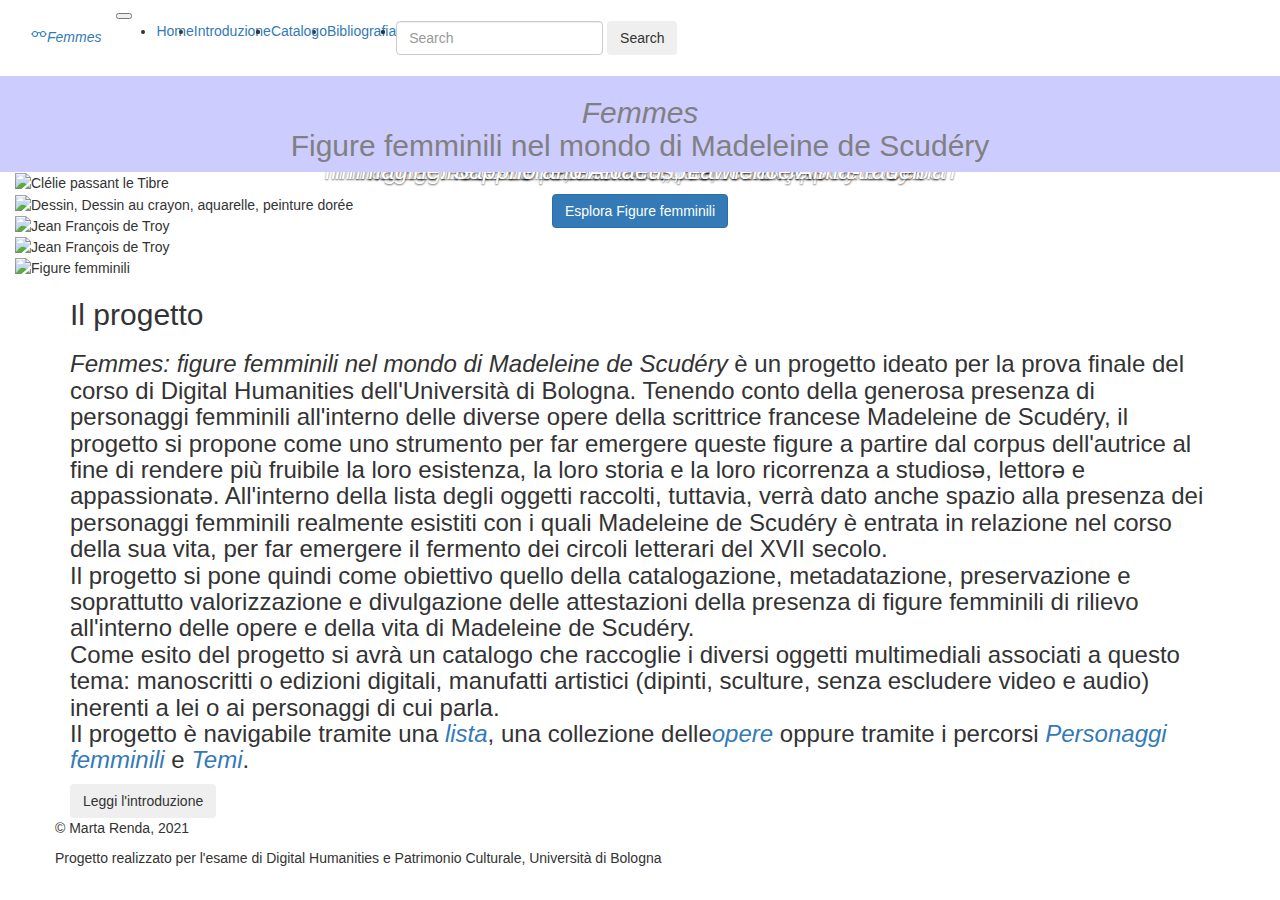
==== index.html @ db94413b "Add files via upload" ====
<!DOCTYPE html> <!-- necessario anche per motivi legali -->
<html lang="it">
<!-- head -->
<!--cosa manca da fare: finire di compilare i metadati nell'head di tutte le pagine cioè capire se possono andare bene
    fare xml dc 
    xml tei-->

<head>
    <!-- charset -->
    <meta charset="utf-8">
    <!-- viewport -->
    <meta name="viewport" content="width=device-width, initial-scale=1, shrink-to-fit=no">
    <!-- metadati DC -->
    <meta name="DC.Title" content="Femmes: personaggi femminili nel mondo di Madeleine de Scudéry">
    <meta name="DC.Creator" content="Marta Renda">
    <meta name="DC.Subject" content="Personaggi femminili nel mondo di Madeleine de Scudéry">
    <meta name="DC.Description" content="Femmes: figure femminili nel mondo di Madeleine de Scudéry è un progetto ideato per la prova finale del corso di Digital Humanities dell'Università di Bologna. Tenendo conto della generosa presenza di personaggi femminili all'interno delle diverse opere della scrittrice francese Madeleine de Scudéry, il progetto si propone come uno strumento per far emergere queste figure a partire dal corpus dell'autrice al fine di rendere più fruibile la loro esistenza, la loro storia ">
    <meta name="DC.Publisher"
        content="Inserisci un riferimento all'ente che si occupa della pubblicazione del tuo sito web">
    <meta name="DC.Contributor"
        content="Marta Renda">
    <meta name="DC.Date" content="16/09/2021">
    <meta name="DC.Type" content="Sito web">
    <meta name="DC.Format" content="HTML/CSS/JS">
    <link rel="DC.Identifier" href="https://www.progetto_dh_femmes.github.martarenda">
    <meta name="DC.Source" content="https://gallica.bnf.fr/, https://www.europeana.eu/it, https://it.wikipedia.org/">
    <meta name="DC.Language" content="it">
    <meta name="DC.Relation"
        content="https://gallica.bnf.fr/ark:/12148/bpt6k7915d/f7.item">
    <link rel="DC.Coverage"
        href="http://www.geonames.org/6452876/bibliotheque-nationale-de-france.html">
    <meta name="DC.Rights"
        content="https://creativecommons.org/licenses/by/4.0/">
    <!-- il titolo del sito riportato all'interno del tag title compare nella finestra del browser -->
    <title>Femmes:figure femminili nel mondo di Madeleine di Scudéry</title>
    <!-- bootstrap css -->
    <link rel="stylesheet" href="https://cdn.jsdelivr.net/npm/bootstrap@4.6.0/dist/css/bootstrap.min.css" integrity="
    sha384-B0vP5xmATw1+K9KRQjQERJvTumQW0nPEzvF6L/Z6nronJ3oUOFUFpCjEUQouq2+l" crossorigin="anonymous"/>
     <link rel="stylesheet" href="https://maxcdn.bootstrapcdn.com/bootstrap/3.3.7/css/bootstrap.min.css">
    <!-- css -->
    <link rel="stylesheet" type="text/css" href="style.css">
    <!-- bootstrap icons -->
    <link rel="stylesheet" href="https://cdn.jsdelivr.net/npm/bootstrap-icons@1.4.0/font/bootstrap-icons.css">
    <!--font di google che ho scelto-->
    <link rel="preconnect" href="https://fonts.googleapis.com">
    <link rel="preconnect" href="https://fonts.gstatic.com" crossorigin>
    <link href="https://fonts.googleapis.com/css2?family=Raleway&display=swap" rel="stylesheet">
    <link href="https://fonts.googleapis.com/css2?family=Raleway:ital@0;1&display=swap" rel="stylesheet">
    <link href="https://fonts.googleapis.com/css2?family=Raleway:ital,wght@0,400;1,300;1,400&display=swap" rel="stylesheet">
    <link href="https://fonts.googleapis.com/css2?family=Raleway:ital,wght@0,100;0,400;1,300;1,400&display=swap" rel="stylesheet">

</head>

<!-- body -->

<body>
    <!-- header -->
    <header>
        <!-- bootstrap navbar -->
        <div class="container-fluid">
        <nav class="navbar navbar-expand-lg navbar-light bg-white">
             <button class="navbar-toggler" type="button" data-toggle="collapse" data-target="#navbarTogglerDemo03" aria-controls="navbarTogglerDemo03" aria-expanded="false" aria-label="Toggle navigation">
                <span class="navbar-toggler-icon"></span>
            </button>
            <a class="navbar-brand" href="#"><p class="font-weight-bold"><h5><em><svg xmlns="http://www.w3.org/2000/svg" width="16" height="16" fill="currentColor" class="bi bi-eyeglasses" viewBox="0 0 16 16">
              <path d="M4 6a2 2 0 1 1 0 4 2 2 0 0 1 0-4zm2.625.547a3 3 0 0 0-5.584.953H.5a.5.5 0 0 0 0 1h.541A3 3 0 0 0 7 8a1 1 0 0 1 2 0 3 3 0 0 0 5.959.5h.541a.5.5 0 0 0 0-1h-.541a3 3 0 0 0-5.584-.953A1.993 1.993 0 0 0 8 6c-.532 0-1.016.208-1.375.547zM14 8a2 2 0 1 1-4 0 2 2 0 0 1 4 0z"/>
            </svg>Femmes</em></h5></p></a>

            <div class="collapse navbar-collapse" id="navbarTogglerDemo03">
                 <ul class="navbar-nav mr-auto mt-2 mt-lg-0">
                     <li class="nav-item active">
                         <a class="nav-link" href="#">Home <span class="sr-only">(current)</span></a>
                    </li>
                    <li class="nav-item">
                        <a class="nav-link" id="Introduzione" href="#">Introduzione</a>
                    </li>
                    <li class="nav-item">
                        <a class="nav-link" href="#"></a>
                    </li>
                    <li class="nav-item dropdown">
                        <a class="nav-link dropdown-toggle" href="#" id="navbarDropdown" role="button"
                            data-toggle="dropdown" aria-haspopup="true" aria-expanded="false"
                            title="Catalogo">Catalogo</a>
                        <div class="dropdown-menu" aria-labelledby="navbarDropdown">
                            <a class="dropdown-item" href="lista.html" title="Lista" target="blank">Lista</a>
                            <div class="dropdown-divider"></div>
                            <a class="dropdown-item" href="#" title="Opere">Opere</a>
                            <a class="dropdown-item" href="#" title="Temi">Temi</a>
                            <a class="dropdown-item" href="#" title="Persone">Figure femminili</a>
                        </div>
                    </li>
                    <li class="nav-item">
                         <a class="nav-link" href="#Bibliografia">Bibliografia</a>
                    </li>
                    <li class="nav-item">
                         <a class="nav-link" href="#"></a>
                    </li>
                    <li class="nav-item">
                         <a class="nav-link" href="#"></a>
                    </li>
                 </ul>
                <form class="form-inline my-2 my-lg-0">
                     <input class="form-control mr-sm-2" type="search" placeholder="Search" aria-label="Search"/>
                     <button class="btn btn-outline-success my-2 my-sm-0" type="submit">Search</button>
                 </form>
              </div>
         </div>
        </nav>

        <section class="container-fluid">
            <div class="row">
                <div class="col-md-12 background-dark pb-4 pt-4" style="background-color: #ccccff">
                    <h2 class="text-center" style="color: grey"><span class="text-black-50"><em>Femmes</em></span>
                    <br>Figure femminili nel mondo di Madeleine de Scudéry</h2>
                </div>
            </div>
        </section>
    </header>
         
            <!--carousel-->
        <div class="container-fluid">
            <div id="carouselExampleIndicators" class="carousel slide" data-ride="carousel">
              <ol class="carousel-indicators">
                <li data-target="#carouselExampleIndicators" data-slide-to="0" class="active"></li>
                <li data-target="#carouselExampleIndicators" data-slide-to="1"></li>
                <li data-target="#carouselExampleIndicators" data-slide-to="2"></li>
                <li data-target="#carouselExampleIndicators" data-slide-to="3"></li>
                <li data-target="#carouselExampleIndicators" data-slide-to="4"></li>
              </ol>

              <div class="carousel-inner">
                <!--carousel 0 Intro-->
                <div class="carousel-item active">
                    <img class="d-block w-100" src="images/785px-Clélie_passant_le_Tibre_(Rubens).jpg" id="carousel" alt="Clélie passant le Tibre"/>
                     <div class="carousel-caption d-none d-md-block p-5">
                        <p id="intro" class="text-center"><h1><em>Femmes</em>:</h1></p>
                        <br>
                        <h2 id="intro"> figure femminili nel mondo di Madeleine de Scudéry</h2>
                         <p class="img-caption mt-4"><h3><em>Immagine: Clélie passant le Tibre, Peter Paul Rubens</em></h3></p>
                            <a class="btn btn-primary" href="#Introduzione" role="button">Introduzione</a>
                             
                    </div>
                </div>
                <!--Carousel 1 Lista-->
                <div class="carousel-item">
                  <img  class="d-block w-100" id="carousel" src="images/Laplume.jpg" alt="Dessin, Dessin au crayon, aquarelle, peinture dorée"/>
                     <div class="carousel-caption d-none d-md-block p-5">
                        <p class="text-center"><h1>Lista</h1></p>
                        <p class="img-caption mt-4"><h3><em>Immagine: [Ornements de lettrines], Recueil de dessins originaux de La Plume, Bibliothéque de l'INHA</em></h3></p>
                        <a class="btn btn-primary" href="lista.html" role="button">Esplora Lista</a>
                    </div>
                </div>
                <!--carousel 2 Opere-->
                <div class="carousel-item">
                  <img  class="d-block w-100" id="carousel" src="images/800px-Hotel_de_Rambouillet_Francois_Hippolyte_Debon.jpg" alt="Jean François de Troy"/>
                     <div class="carousel-caption d-none d-md-block p-5">
                        <p class="text-center"><h1>Opere</h1></p>
                        <p class="img-caption mt-4"><h3><em>Immagine: Hotel de Rambouillet, Francois Hippolyte Debon</em></h3></p>
                        <a class="btn btn-primary" href="#Opere" role="button">Esplora Opere</a>
                    </div>
                </div>
                <!--carousel 3 Temi-->
                <div class="carousel-item">
                  <img class="d-block w-100" id="carousel"src="images/SalonDeTroy.jpg" alt="Jean François de Troy"/>
                   <div class="carousel-caption d-none d-md-block p-5">
                        <p class="text-center"><h1>Temi</h1>
                         <p class="img-caption mt-4"><h3><em>Immagine: Salone letterario, Jean François de Troy</em></h3></p>
                         <a class="btn btn-primary" href="#Temi" role="button">Esplora Temi</a>
                    </div>
                </div>
                <!--carousel 4 Figure femminili-->
                 <div class="carousel-item">
                  <img class="d-block w-100" id="carousel"src="images/Sappho_and_Alcaeus (1).jpg" alt="Figure femminili"/>
                    <div class="carousel-caption d-none d-md-block p-5">
                        <p class="text-center"><h1>Figure femminili</h1></p>
                         <p class="img-caption mt-4"><h3><em>Immagine: Sappho and Alcaeus, Lawrence Alma-Tadema</em></h3></p>
                            <a class="btn btn-primary" href="#Figure Femminili" role="button">Esplora Figure femminili</a>
                         
                    </div>
              </div>

              <a class="carousel-control-prev" href="#carouselExampleIndicators" role="button" data-slide="prev">
                <span class="carousel-control-prev-icon" aria-hidden="true"></span>
                <span class="sr-only">Previous</span>
              </a>
              <a class="carousel-control-next" href="#carouselExampleIndicators" role="button" data-slide="next">
                <span class="carousel-control-next-icon" aria-hidden="true"></span>
                <span class="sr-only">Next</span>
              </a>
            </div>
        </div>

        <!-- main -->
    <main class="pt-2" id="scopri-di-piu">
        <!-- progetto -->
        <section class="container-fluid pb-5 pt-5">
            <div class="container">
                <h2 class="font-weight-bold">Il progetto</h2>
                <p id="progetto" class="text-justify mt-4"> <h3><em>Femmes: figure femminili nel mondo di Madeleine de Scudéry</em> è un progetto ideato per la prova finale del corso di Digital Humanities dell'Università di Bologna.
                    Tenendo conto della generosa presenza di personaggi femminili all'interno delle diverse opere della scrittrice francese Madeleine de Scudéry, il progetto si propone come uno strumento per far emergere queste figure a partire dal corpus dell'autrice al fine di rendere più fruibile la loro esistenza, la loro storia e la loro ricorrenza a studiosə, lettorə e appassionatə. All'interno della lista degli oggetti raccolti, tuttavia, verrà dato anche spazio alla presenza dei personaggi femminili realmente esistiti con i quali Madeleine de Scudéry è entrata in relazione nel corso della sua vita, per far emergere il fermento dei circoli letterari del XVII secolo.
                    <br>
                    Il progetto si pone quindi come obiettivo quello della catalogazione, metadatazione, preservazione e soprattutto valorizzazione e divulgazione delle attestazioni della presenza di figure femminili di rilievo all'interno delle opere e della vita di Madeleine de Scudéry. 
                    <br>
                    Come esito del progetto si avrà un catalogo che raccoglie i diversi oggetti multimediali associati a questo tema: manoscritti o edizioni digitali, manufatti artistici (dipinti, sculture, senza escludere video e audio) inerenti a lei o ai personaggi di cui parla.
                    <br>
                    Il progetto è navigabile tramite una <em><a href="#" class="link" title="Vai alla sezione Lista">lista</a></em>, una collezione delle<em><a href="#" class="link" title="Vai alla sezione Opere">opere</a></em> oppure tramite i percorsi <em><a href="#" class="link" title="Vai alla sezione Personaggi femminili">Personaggi femminili</a></em> e <em><a href="#" class="link" title="Vai alla sezione Temi">Temi</a></em>.</h3>
                </p>
                <button type="button" class="btn btn-blue">Leggi l'introduzione</button>
            </div>
        </section>



    <script src="https://code.jquery.com/jquery-3.5.1.slim.min.js" integrity="sha384-DfXdz2htPH0lsSSs5nCTpuj/zy4C+OGpamoFVy38MVBnE+IbbVYUew+OrCXaRkfj" crossorigin="anonymous"></script>
    <script src="https://cdn.jsdelivr.net/npm/bootstrap@4.6.0/dist/js/bootstrap.bundle.min.js" integrity="sha384-Piv4xVNRyMGpqkS2by6br4gNJ7DXjqk09RmUpJ8jgGtD7zP9yug3goQfGII0yAns" crossorigin="anonymous"></script>

    <footer>
    <div class="container-fluid">
        <div class="container">
            <div class="row">
                <div class="col-12">
                     <p id="copy" class="text-centered"><!-- Riferimento all'entità carattere &name; --> &copy; Marta Renda, 2021</p>
                    <p id="footer" class="text-centered"> Progetto realizzato per l'esame di Digital Humanities e Patrimonio Culturale, Università di Bologna</p>
                </div>
            </div>
        </div>
     </div>
    </footer>



</body>

</html>
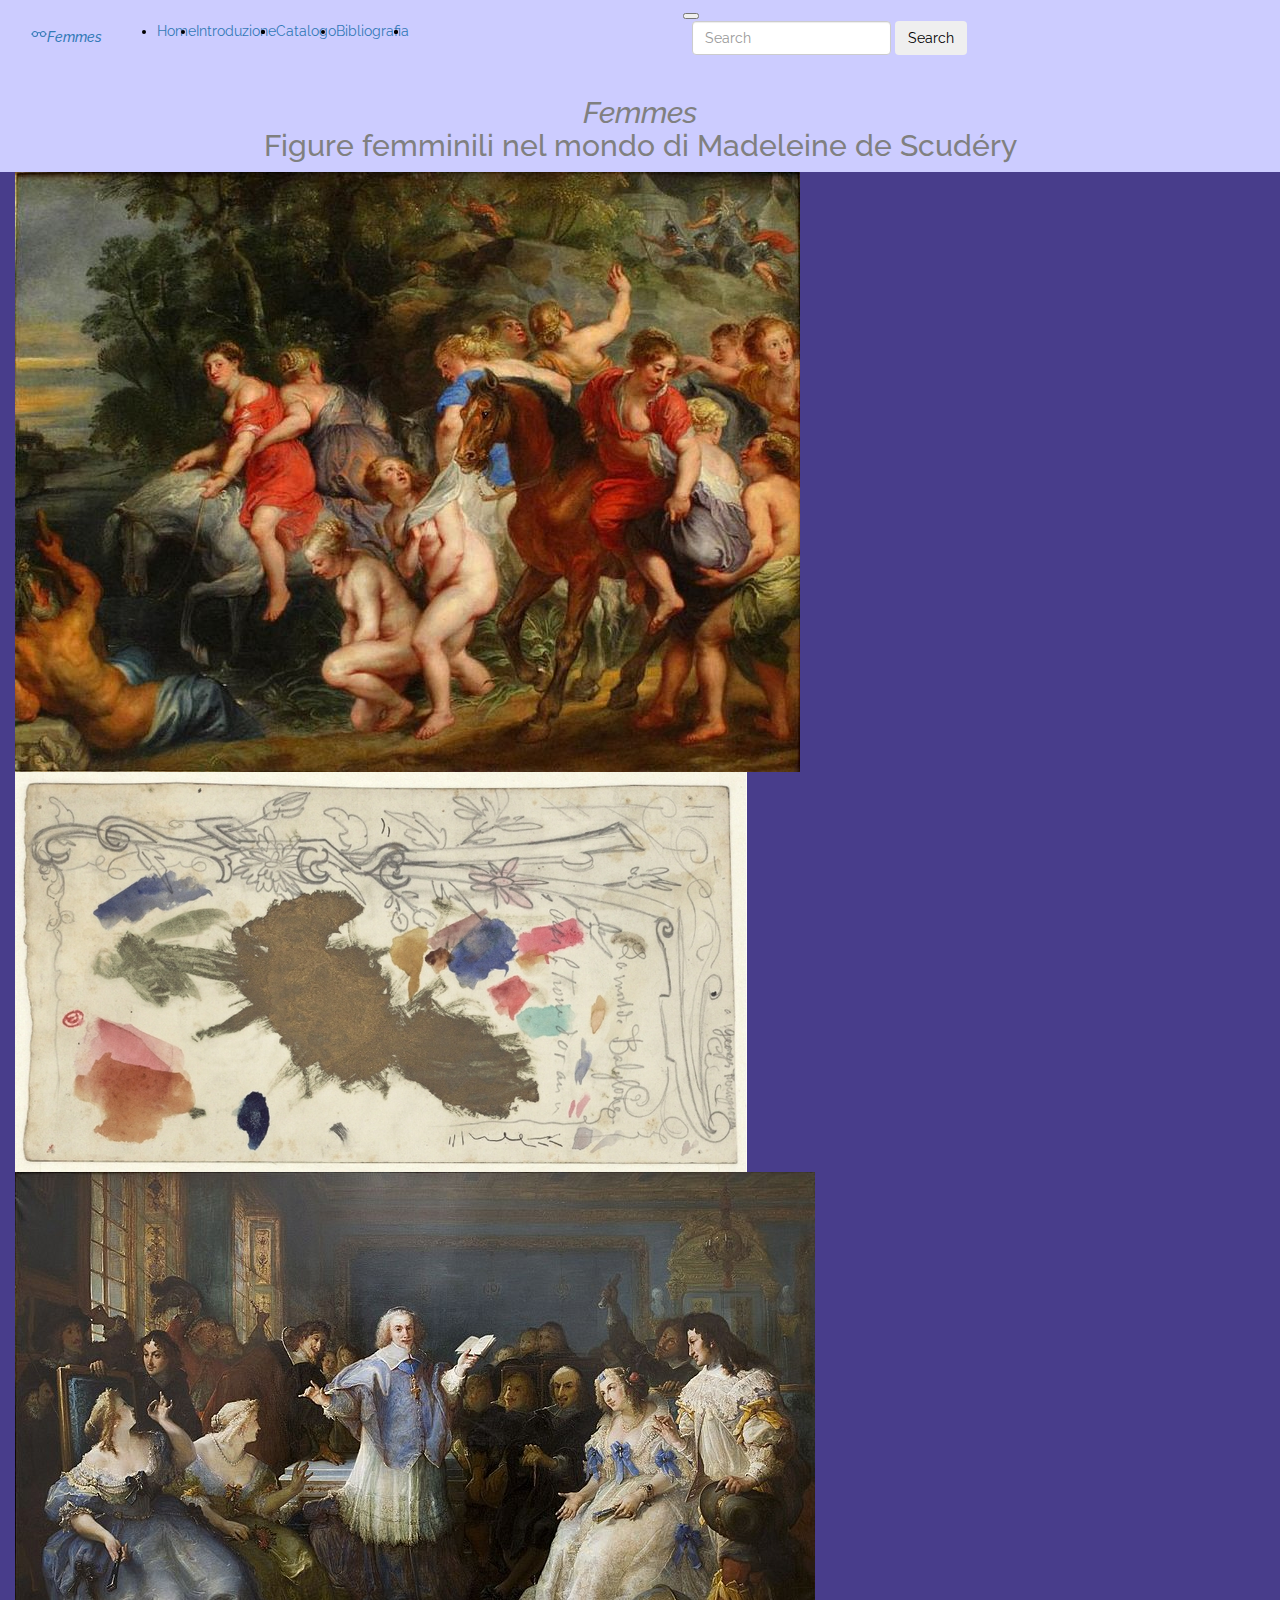
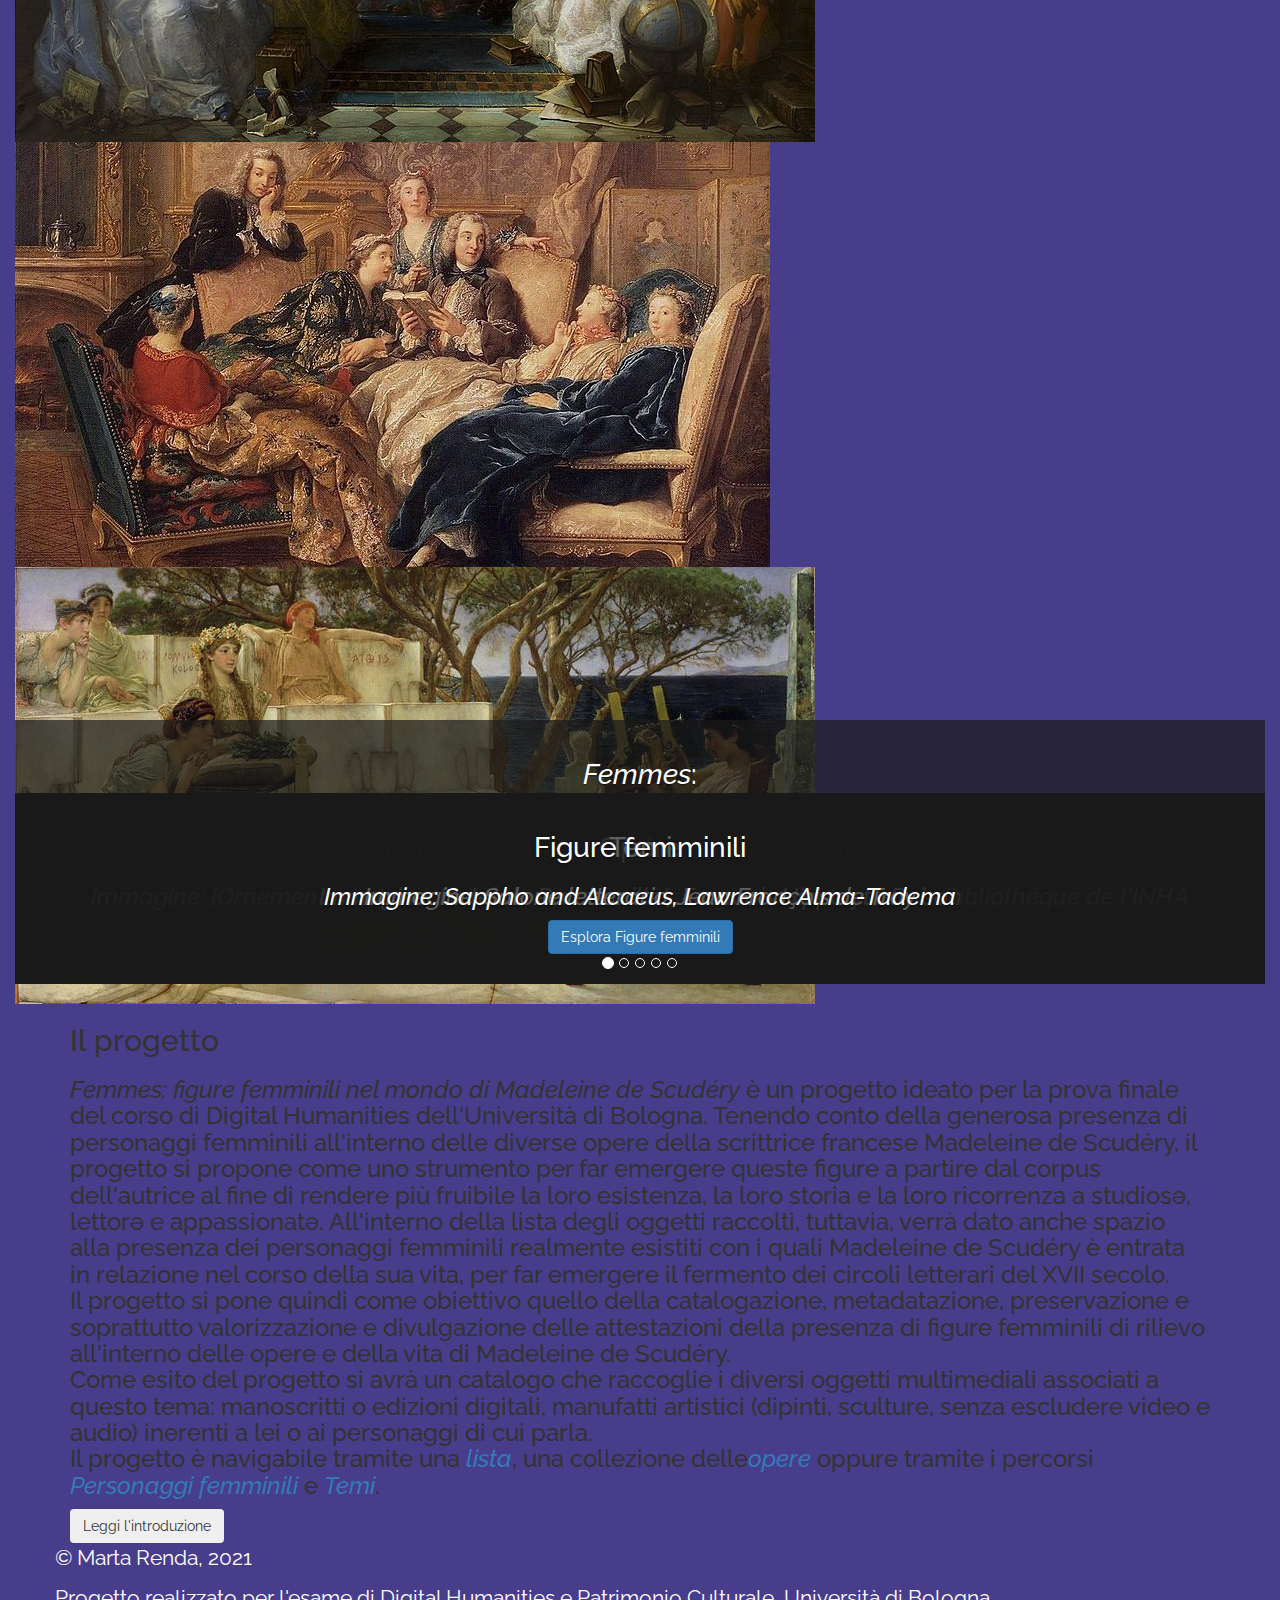
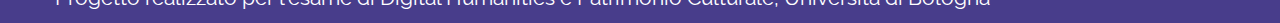
==== commit 2d1d4dc5: "Update index.html" ====
--- a/index.html
+++ b/index.html
@@ -22,7 +22,7 @@
     <meta name="DC.Date" content="16/09/2021">
     <meta name="DC.Type" content="Sito web">
     <meta name="DC.Format" content="HTML/CSS/JS">
-    <link rel="DC.Identifier" href="https://www.progetto_dh_femmes.github.martarenda">
+    <link rel="DC.Identifier" href="https://martarenda.github.io/progetto_dh_femmes.github.martarenda/item.html">
     <meta name="DC.Source" content="https://gallica.bnf.fr/, https://www.europeana.eu/it, https://it.wikipedia.org/">
     <meta name="DC.Language" content="it">
     <meta name="DC.Relation"
@@ -231,4 +231,4 @@
 
 </body>
 
-</html>+</html>
--- a/style.css
+++ b/style.css
@@ -0,0 +1,91 @@
+/* google fonts */
+@import url('https://fonts.googleapis.com/css2?family=Raleway&display=swap');
+@import url('https://fonts.googleapis.com/css2?family=Raleway:ital@0;1&display=swap');
+@import url('https://fonts.googleapis.com/css2?family=Raleway:ital,wght@0,400;1,300;1,400&display=swap');
+@import url('https://fonts.googleapis.com/css2?family=Raleway:ital,wght@0,100;0,400;1,300;1,400&display=swap');
+$enable-responsive-font-sizes
+
+/* html */
+/* se impostate -webkit-font-smoothing: antialiased; i font appariranno più */
+html {scroll-behavior: smooth; -webkit-font-smoothing: antialiased;}
+
+/*body*/
+body {background-color: #483D8B;
+		font-family: Raleway;
+}
+
+header {
+		background-color: #ccccff;
+		color: black;
+		text-align: center;
+}
+#intro h1 {
+			font-family: Raleway, cursive; font-size: 2em;
+		}
+#intro h2 {
+			font-family: Raleway, cursive;
+			font-size:1.5em;
+		}
+/*body*/
+body {background-color: #483D8B;
+
+}
+/*footer*/
+footer {
+  background-color: #483D8B;
+  width: 100%;
+   height:auto;
+  color: white;
+  font-size: 1.5em;
+  clear: both;
+
+}
+/*paragrafo*/
+#paragrafo {text-align: center;
+	        font-size: 100%;
+
+}
+.persone {font-size: 150%;
+	      color: white;
+
+}
+.temi {background-color: white;
+
+}
+.date{font-size: 150%;
+	      color: white;
+
+}
+/* carousel */
+.carousel-caption {background-color: rgba(26, 26, 26, .7); left: 0; right: 0; width: 100%;}
+.carousel-caption > h1 {font-family: Raleway, cursive; font-size: 2em;}
+.carousel-caption > h2 {font-size:1.5em;}
+.carousel-control-prev, .carousel-control-next {z-index: 10 !important;}
+
+/* carousel homepage */
+.carousel-home img {height: 100vh;}
+
+/* carousel item */
+.carousel-specific-item {background-color: rgba(26, 26, 26, .3);}
+.carousel-specific-item img {background-color: #483D8B; height: 500px; width: auto !important;}
+
+/* carousel media query */
+@media screen and (max-width: 769px) {
+    .carousel-home .carousel-item > img {height: auto;}
+
+/* logo */
+.logo-width {width: 400px;}
+.navbar-brand {font-family: 'Raleway', cursive;}
+
+
+
+/* dropdown */
+.dropdown .btn {width: 100%;}
+
+h1, h2, h3, h4, h5 {font-family: 'Raleway', sans-serif;
+					font-size: 100%;
+
+
+}
+
+
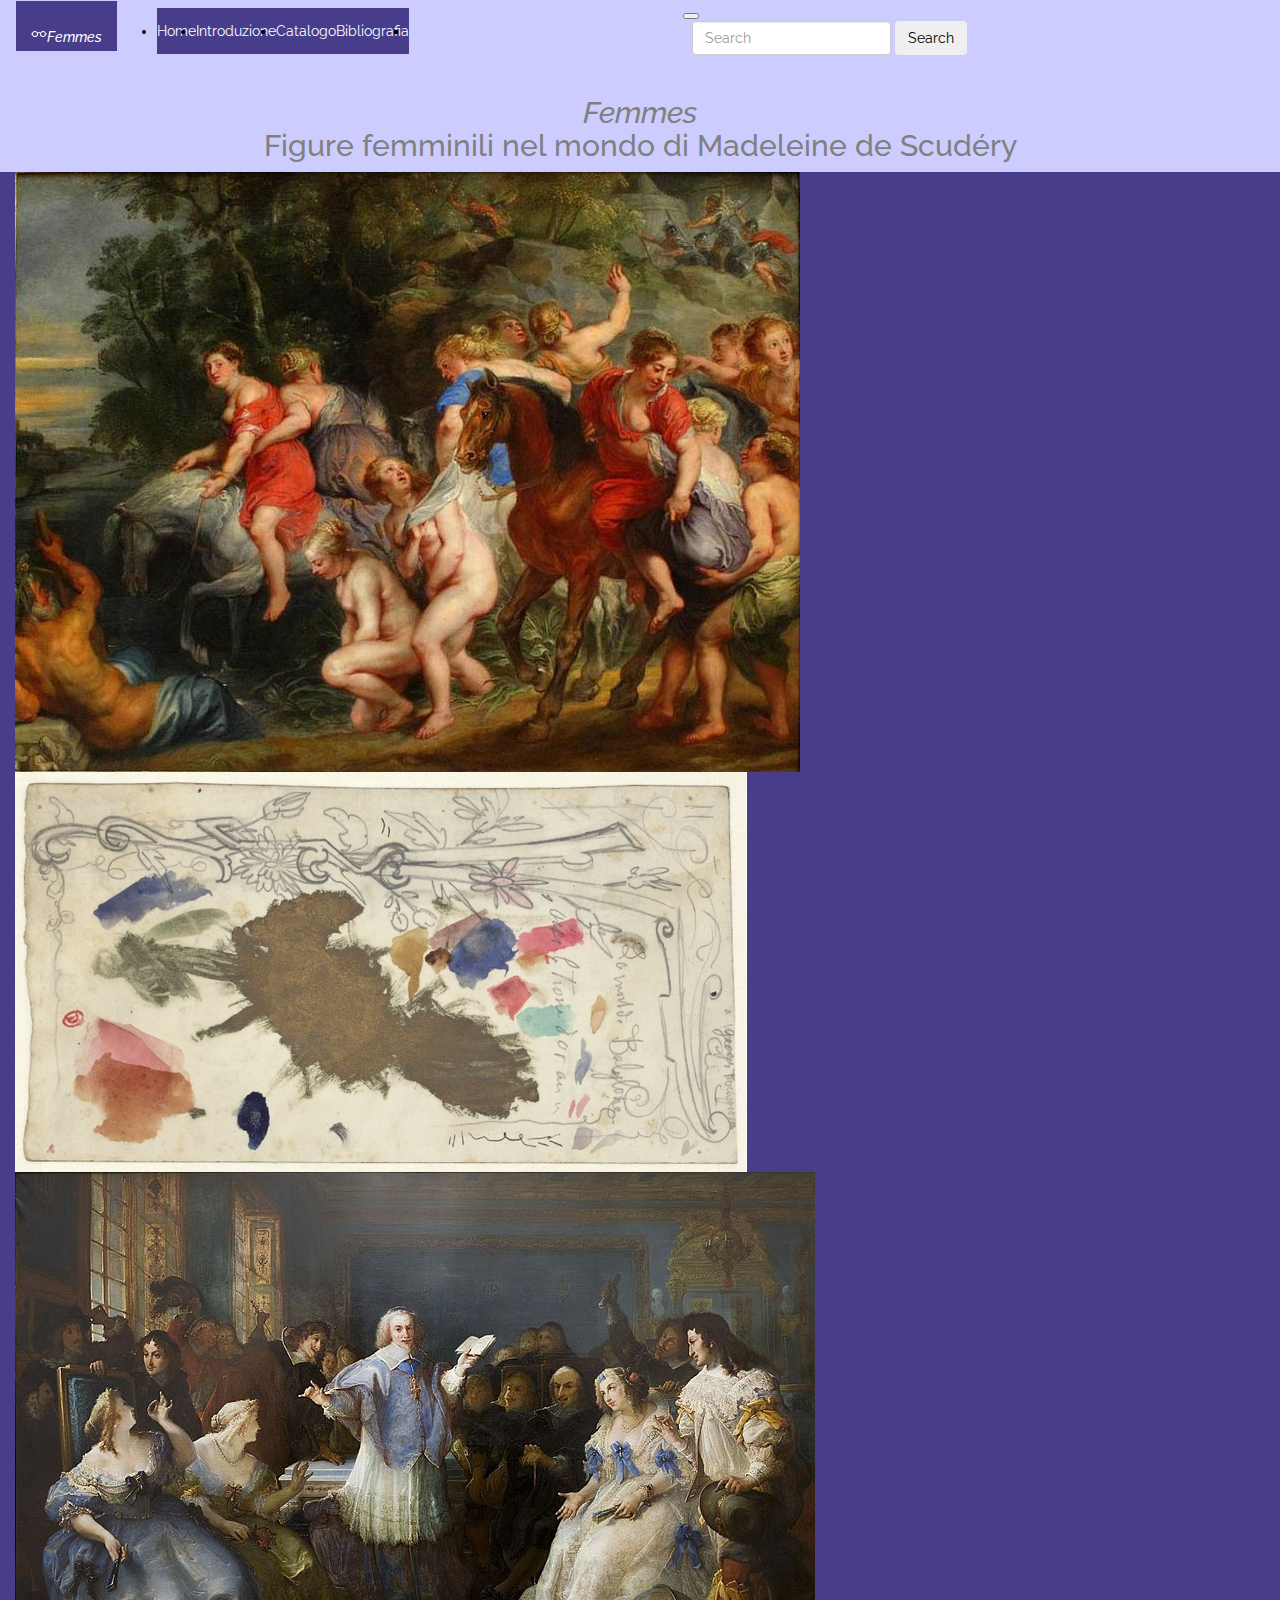
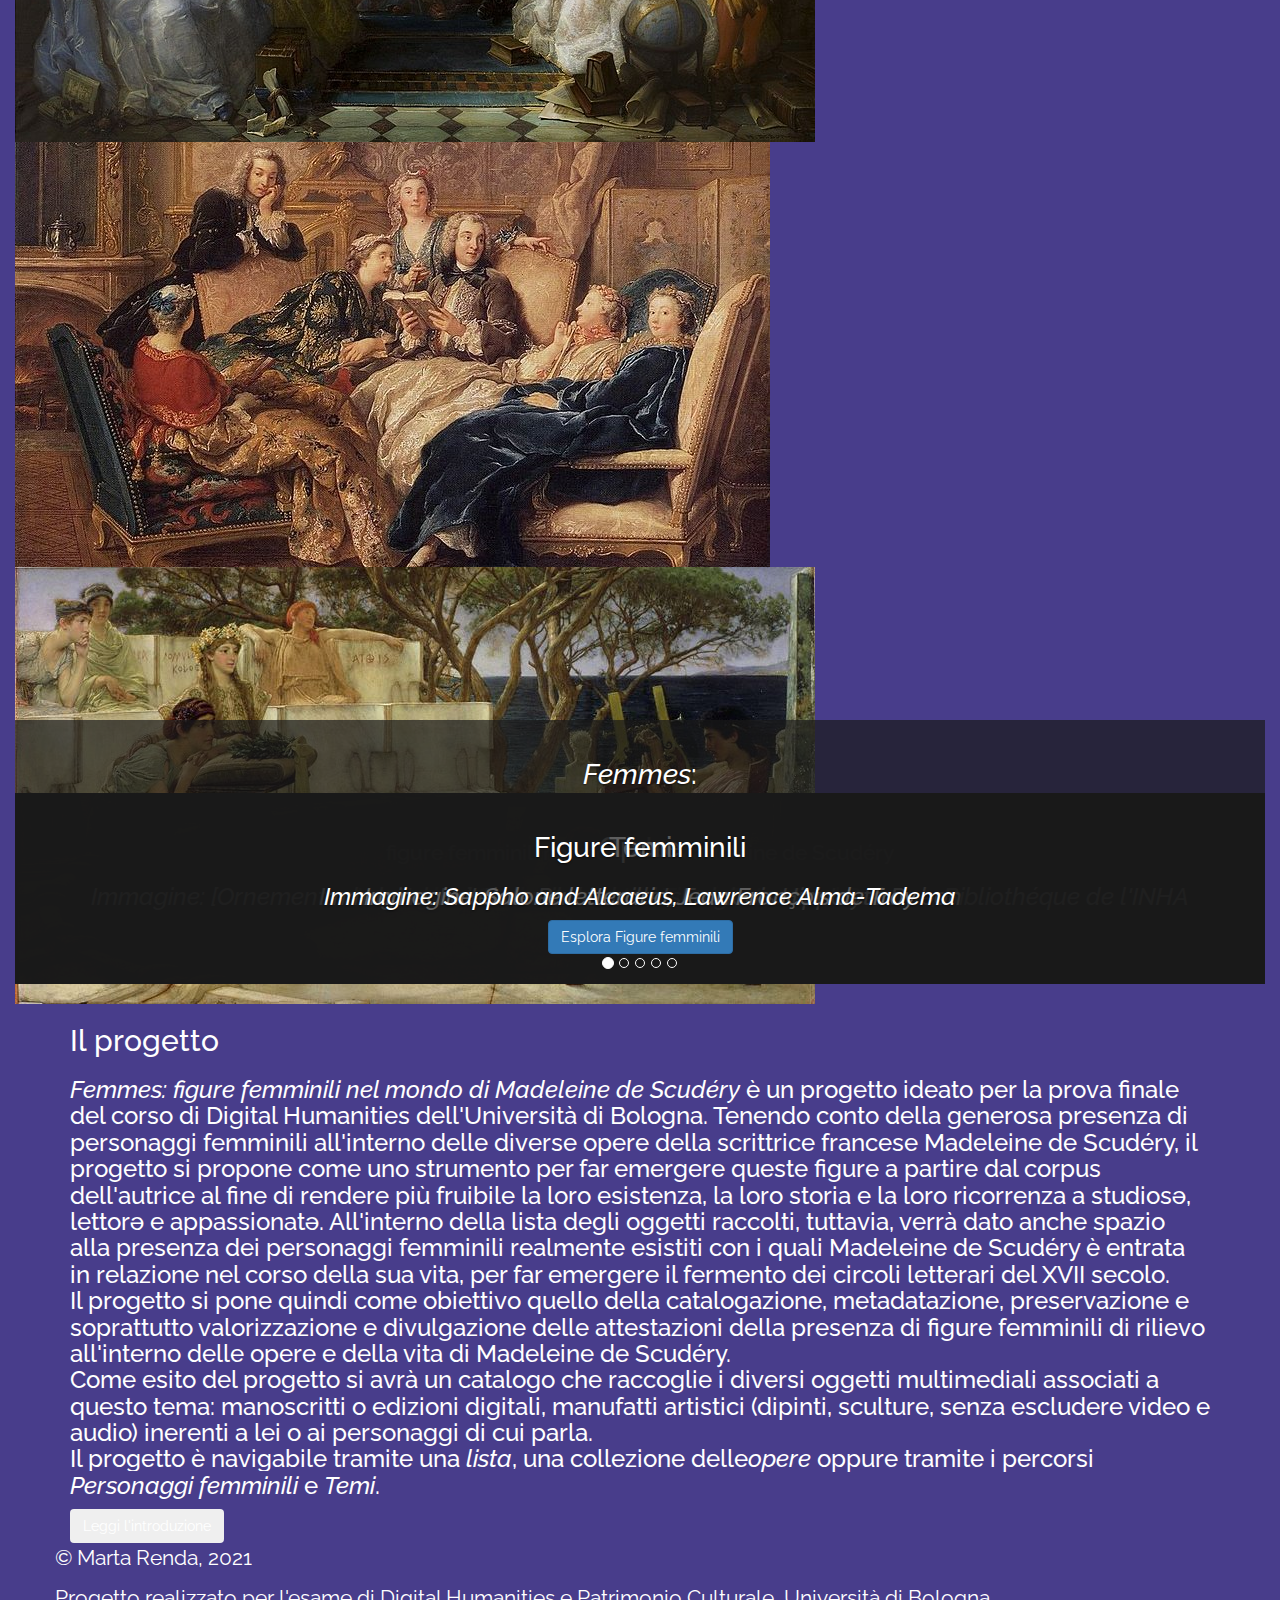
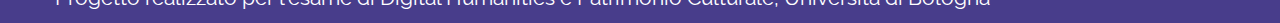
==== commit 89fcc6a1: "Update index.html" ====
--- a/index.html
+++ b/index.html
@@ -203,9 +203,9 @@
                     <br>
                     Come esito del progetto si avrà un catalogo che raccoglie i diversi oggetti multimediali associati a questo tema: manoscritti o edizioni digitali, manufatti artistici (dipinti, sculture, senza escludere video e audio) inerenti a lei o ai personaggi di cui parla.
                     <br>
-                    Il progetto è navigabile tramite una <em><a href="#" class="link" title="Vai alla sezione Lista">lista</a></em>, una collezione delle<em><a href="#" class="link" title="Vai alla sezione Opere">opere</a></em> oppure tramite i percorsi <em><a href="#" class="link" title="Vai alla sezione Personaggi femminili">Personaggi femminili</a></em> e <em><a href="#" class="link" title="Vai alla sezione Temi">Temi</a></em>.</h3>
+                    Il progetto è navigabile tramite una <em><a href="#" class="link" title="Vai alla sezione Lista" style="color: white;">lista</a></em>, una collezione delle<em><a href="#" class="link" title="Vai alla sezione Opere" style="color: white;">opere</a></em> oppure tramite i percorsi <em><a href="#" class="link" title="Vai alla sezione Personaggi femminili">Personaggi femminili</a></em> e <em><a href="#" class="link" title="Vai alla sezione Temi">Temi</a></em>.</h3>
                 </p>
-                <button type="button" class="btn btn-blue">Leggi l'introduzione</button>
+                <button type="button" class="btn btn-blue" style="color: white;">Leggi l'introduzione</button>
             </div>
         </section>
 
--- a/style.css
+++ b/style.css
@@ -6,7 +6,7 @@
 $enable-responsive-font-sizes
 
 /* html */
-/* se impostate -webkit-font-smoothing: antialiased; i font appariranno più */
+
 html {scroll-behavior: smooth; -webkit-font-smoothing: antialiased;}
 
 /*body*/
@@ -28,8 +28,11 @@
 		}
 /*body*/
 body {background-color: #483D8B;
+	color: white;
 
 }
+a {background-color: #483D8B;
+	color: white;}
 /*footer*/
 footer {
   background-color: #483D8B;
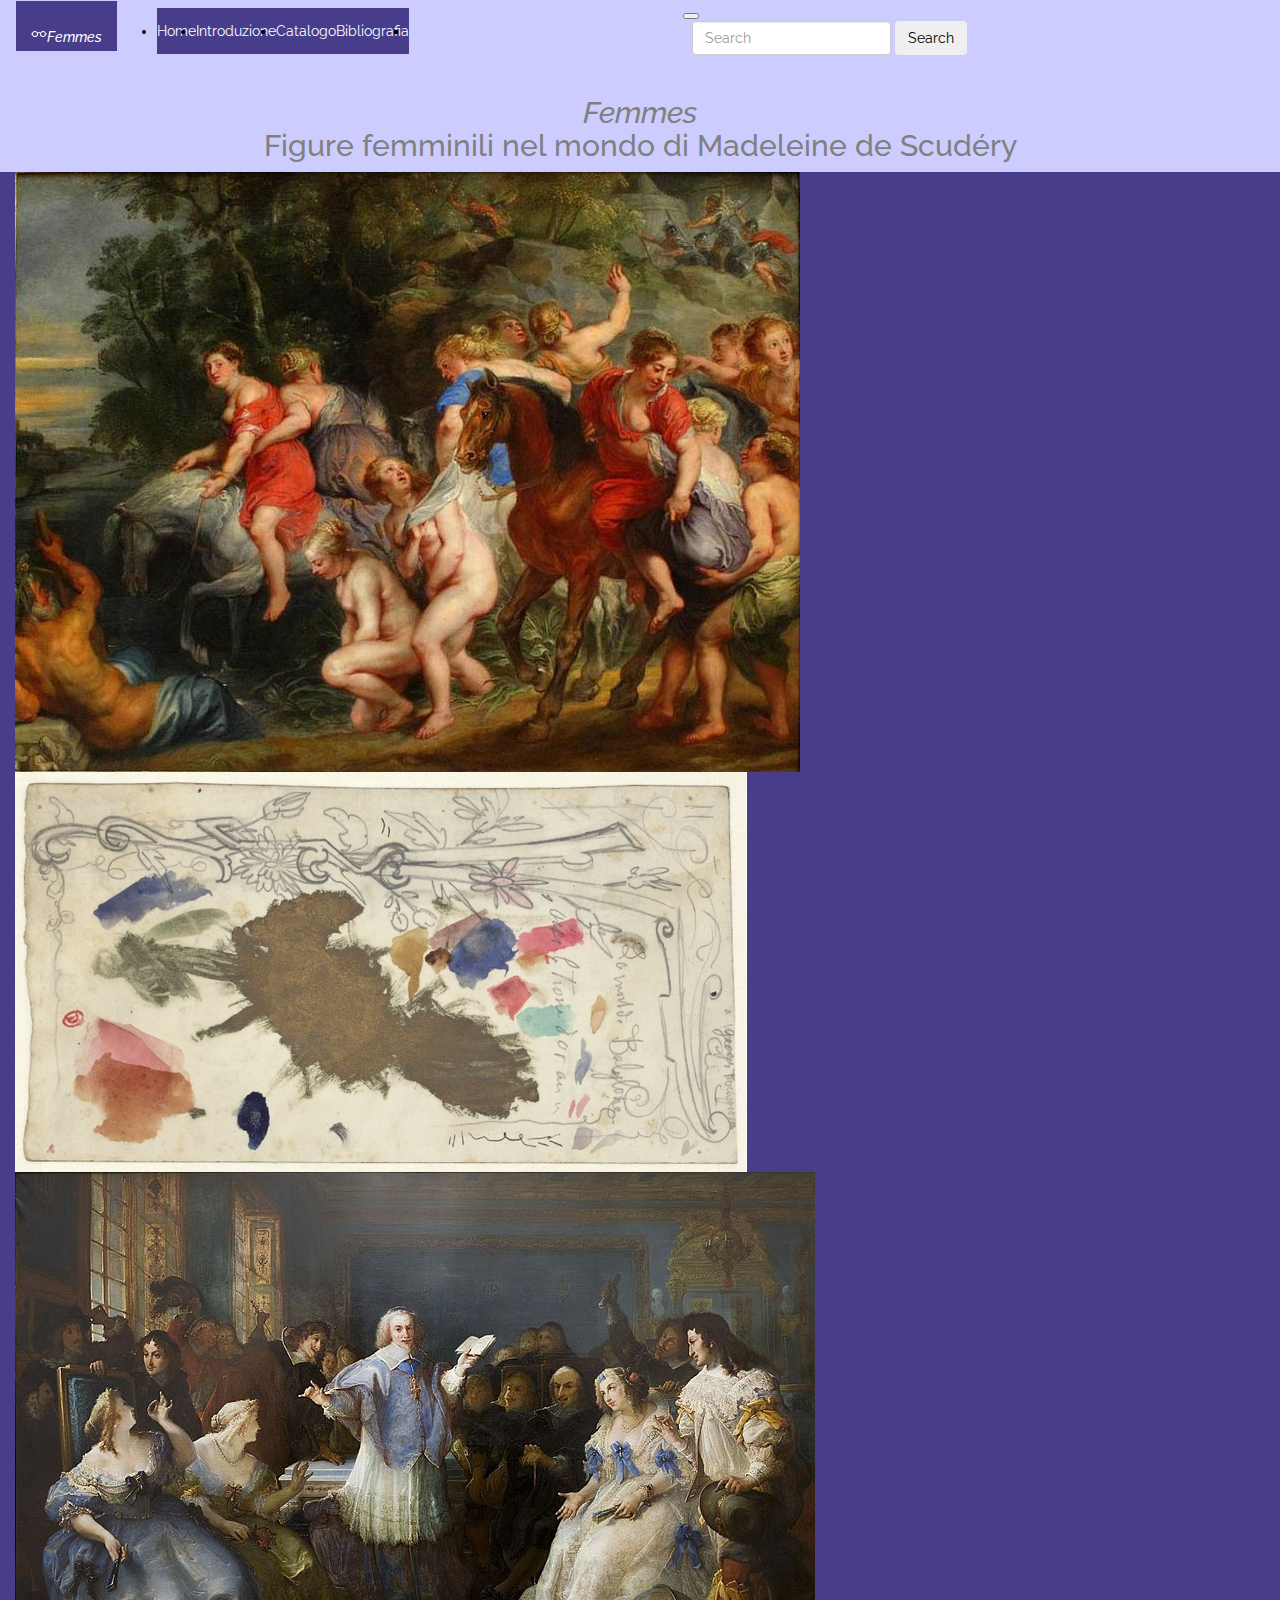
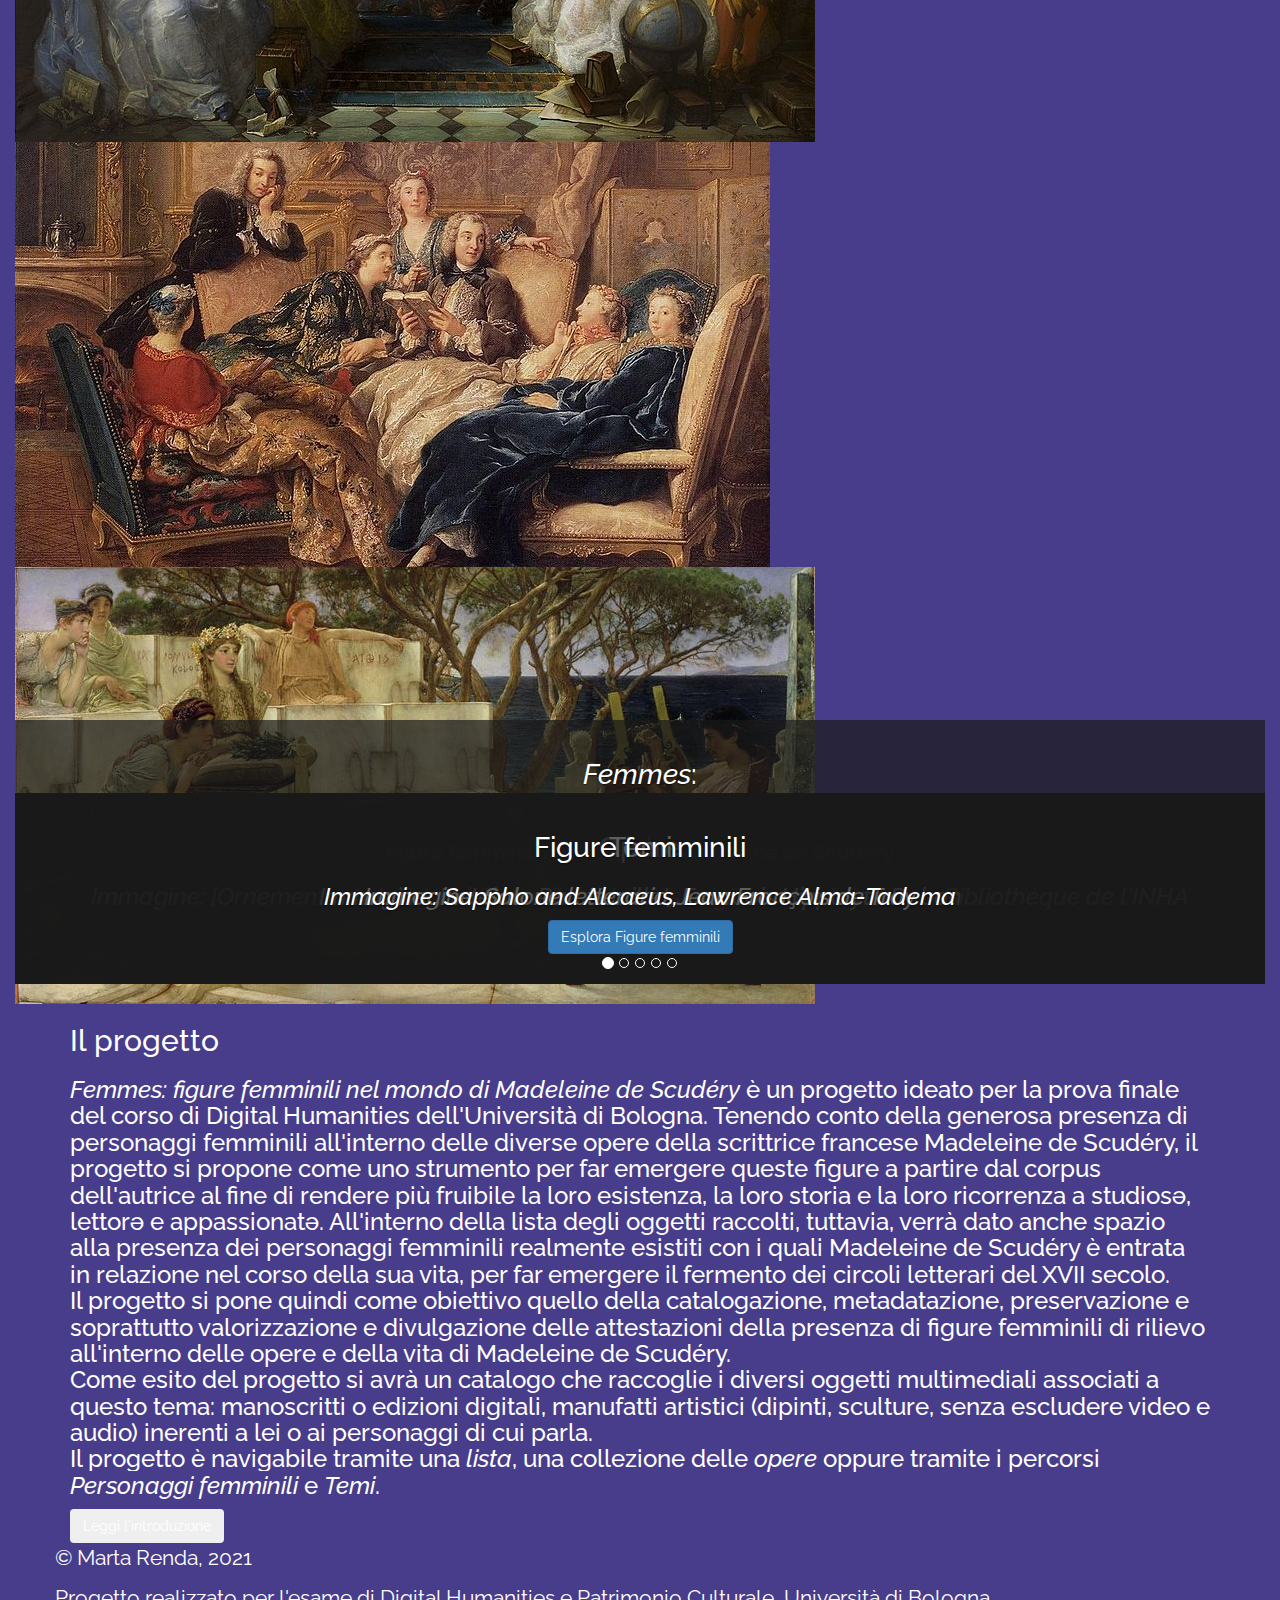
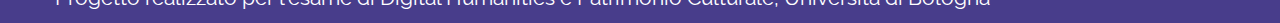
==== commit 14b07556: "Update index.html" ====
--- a/index.html
+++ b/index.html
@@ -203,7 +203,7 @@
                     <br>
                     Come esito del progetto si avrà un catalogo che raccoglie i diversi oggetti multimediali associati a questo tema: manoscritti o edizioni digitali, manufatti artistici (dipinti, sculture, senza escludere video e audio) inerenti a lei o ai personaggi di cui parla.
                     <br>
-                    Il progetto è navigabile tramite una <em><a href="#" class="link" title="Vai alla sezione Lista" style="color: white;">lista</a></em>, una collezione delle<em><a href="#" class="link" title="Vai alla sezione Opere" style="color: white;">opere</a></em> oppure tramite i percorsi <em><a href="#" class="link" title="Vai alla sezione Personaggi femminili">Personaggi femminili</a></em> e <em><a href="#" class="link" title="Vai alla sezione Temi">Temi</a></em>.</h3>
+                    Il progetto è navigabile tramite una <em><a href="#" class="link" title="Vai alla sezione Lista" style="color: white;">lista</a></em>, una collezione delle <em><a href="#" class="link" title="Vai alla sezione Opere" style="color: white;">opere</a></em> oppure tramite i percorsi <em><a href="#" class="link" title="Vai alla sezione Personaggi femminili" style="color: white;">Personaggi femminili</a></em> e <em><a href="#" class="link" title="Vai alla sezione Temi" style="color: white;">Temi</a></em>.</h3>
                 </p>
                 <button type="button" class="btn btn-blue" style="color: white;">Leggi l'introduzione</button>
             </div>
